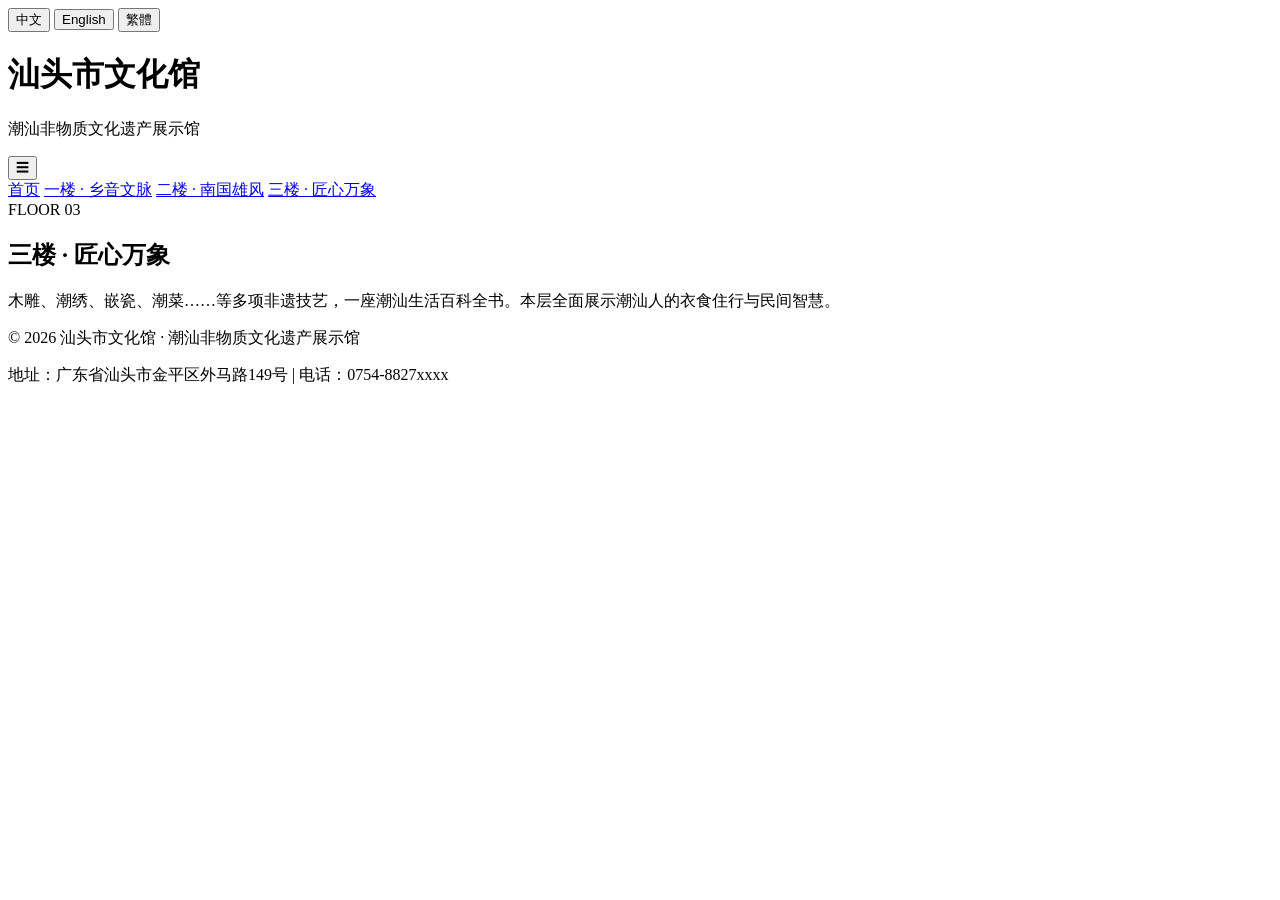
==== floor3.html @ 95c99cf2 "Add files via upload" ====
<!DOCTYPE html>
<html lang="zh-CN">
<head>
  <meta charset="UTF-8">
  <meta name="viewport" content="width=device-width, initial-scale=1.0">
  <title>三楼 · 匠心万象 - 汕头市文化馆</title>
  <link href="https://fonts.googleapis.com/css2?family=Noto+Serif+SC:wght@400;700&display=swap" rel="stylesheet">
  <link rel="stylesheet" href="css/style.css">
</head>
<body class="floor-page floor-3">

  <div class="lang-bar">
    <div class="container">
      <button class="lang-btn active" data-lang="zh">中文</button>
      <button class="lang-btn" data-lang="en">English</button>
      <button class="lang-btn" data-lang="zh-hant">繁體</button>
    </div>
  </div>

  <header class="site-header">
    <div class="container">
      <div class="logo">
        <h1 data-i18n="logo_title">汕头市文化馆</h1>
        <p class="subtitle" data-i18n="logo_subtitle">潮汕非物质文化遗产展示馆</p>
      </div>
      <button id="mobileMenuBtn" class="mobile-menu-btn" aria-label="菜单">☰</button>
      <nav class="main-nav">
        <a href="index.html" data-i18n="nav_home">首页</a>
        <a href="floor1.html" data-i18n="nav_f1">一楼 · 乡音文脉</a>
        <a href="floor2.html" data-i18n="nav_f2">二楼 · 南国雄风</a>
        <a href="floor3.html" class="active" data-i18n="nav_f3">三楼 · 匠心万象</a>
      </nav>
    </div>
  </header>

  <main class="floor-main">
    <section class="floor-hero">
      <div class="container reveal-up">
        <span class="floor-tag">FLOOR 03</span>
        <h1 class="floor-title" data-i18n="f3_title">三楼 · 匠心万象</h1>
        <p class="floor-desc" data-i18n="f3_desc">木雕、潮绣、嵌瓷、潮菜……等多项非遗技艺，一座潮汕生活百科全书。本层全面展示潮汕人的衣食住行与民间智慧。</p>
      </div>
    </section>

    <section class="exhibit-list-section">
      <div class="container">
        <div class="exhibit-grid" id="exhibitGrid"></div>
      </div>
    </section>
  </main>

  <footer class="site-footer">
    <div class="container">
      <p data-i18n="footer_copy">© 2026 汕头市文化馆 · 潮汕非物质文化遗产展示馆</p>
      <p data-i18n="footer_info">地址：广东省汕头市金平区外马路149号 | 电话：0754-8827xxxx</p>
    </div>
  </footer>

  <script src="js/data.js"></script>
  <script src="js/main.js"></script>
</body>
</html>
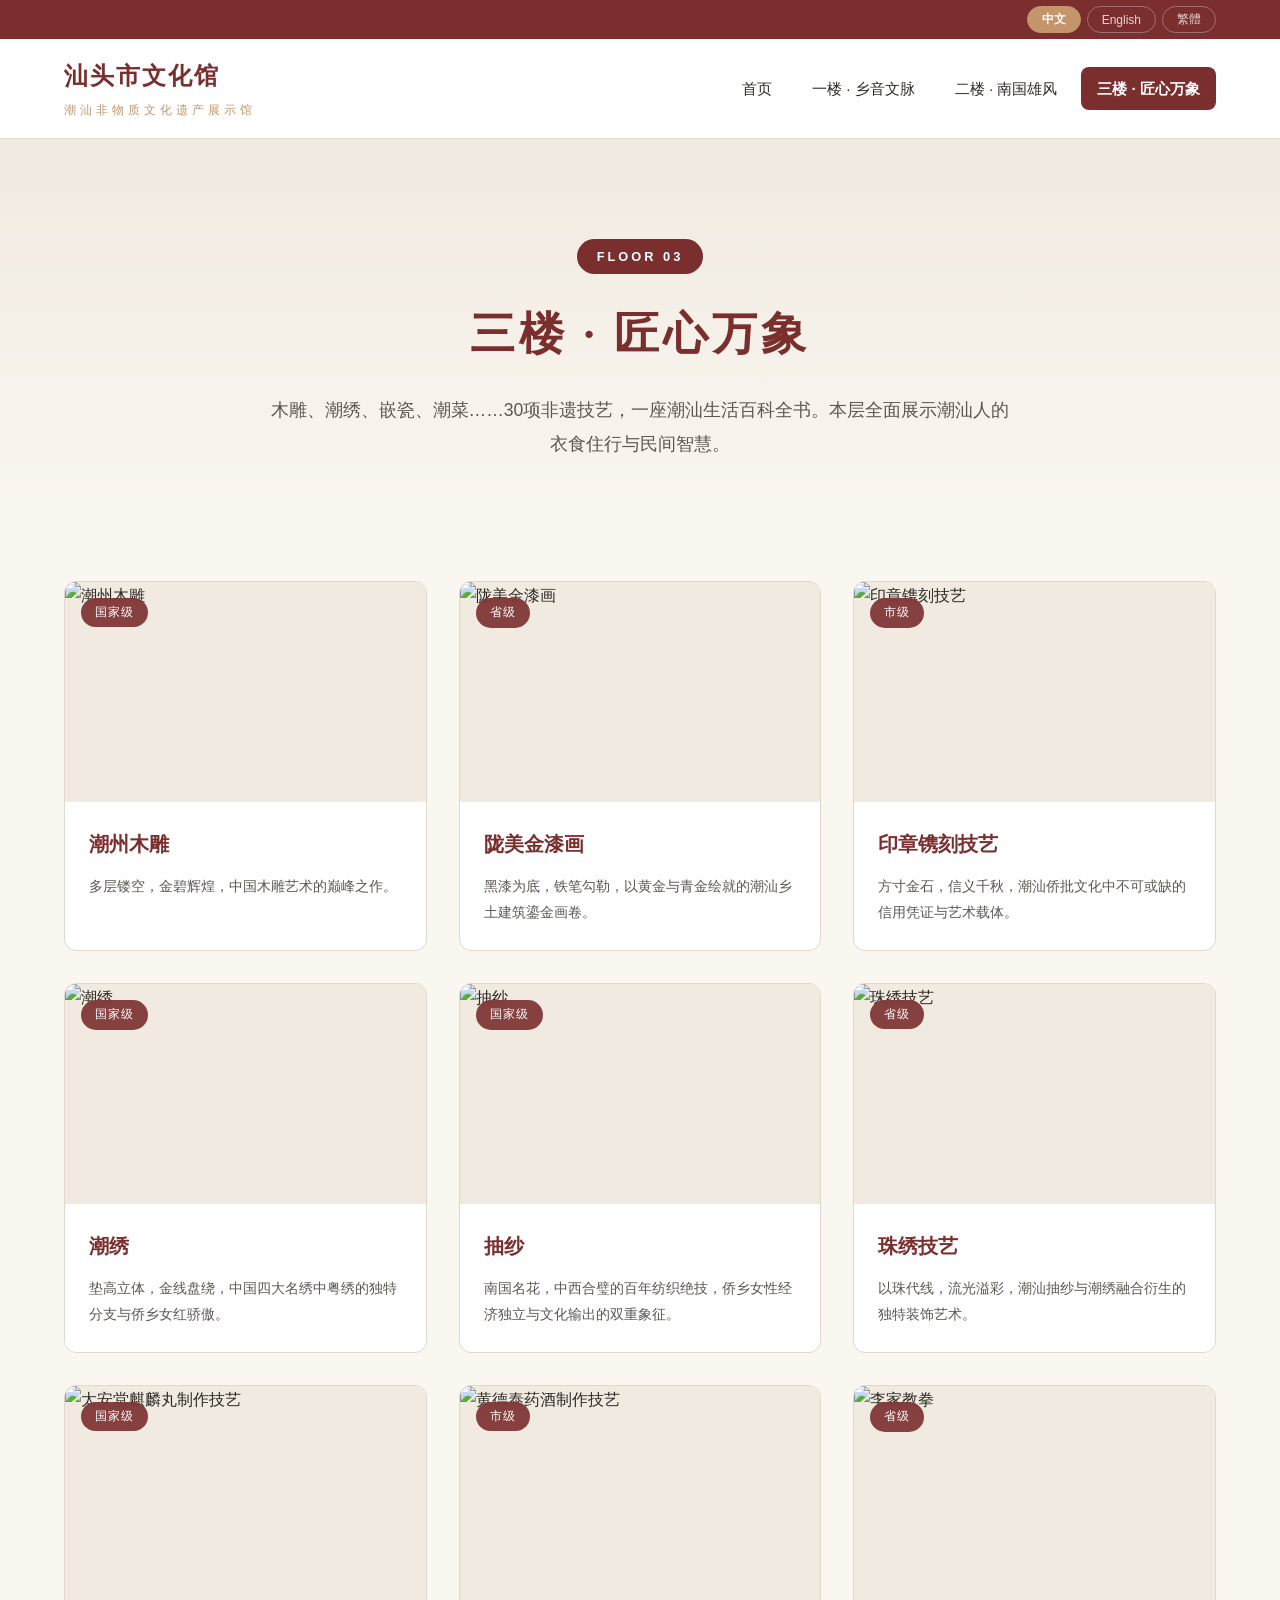
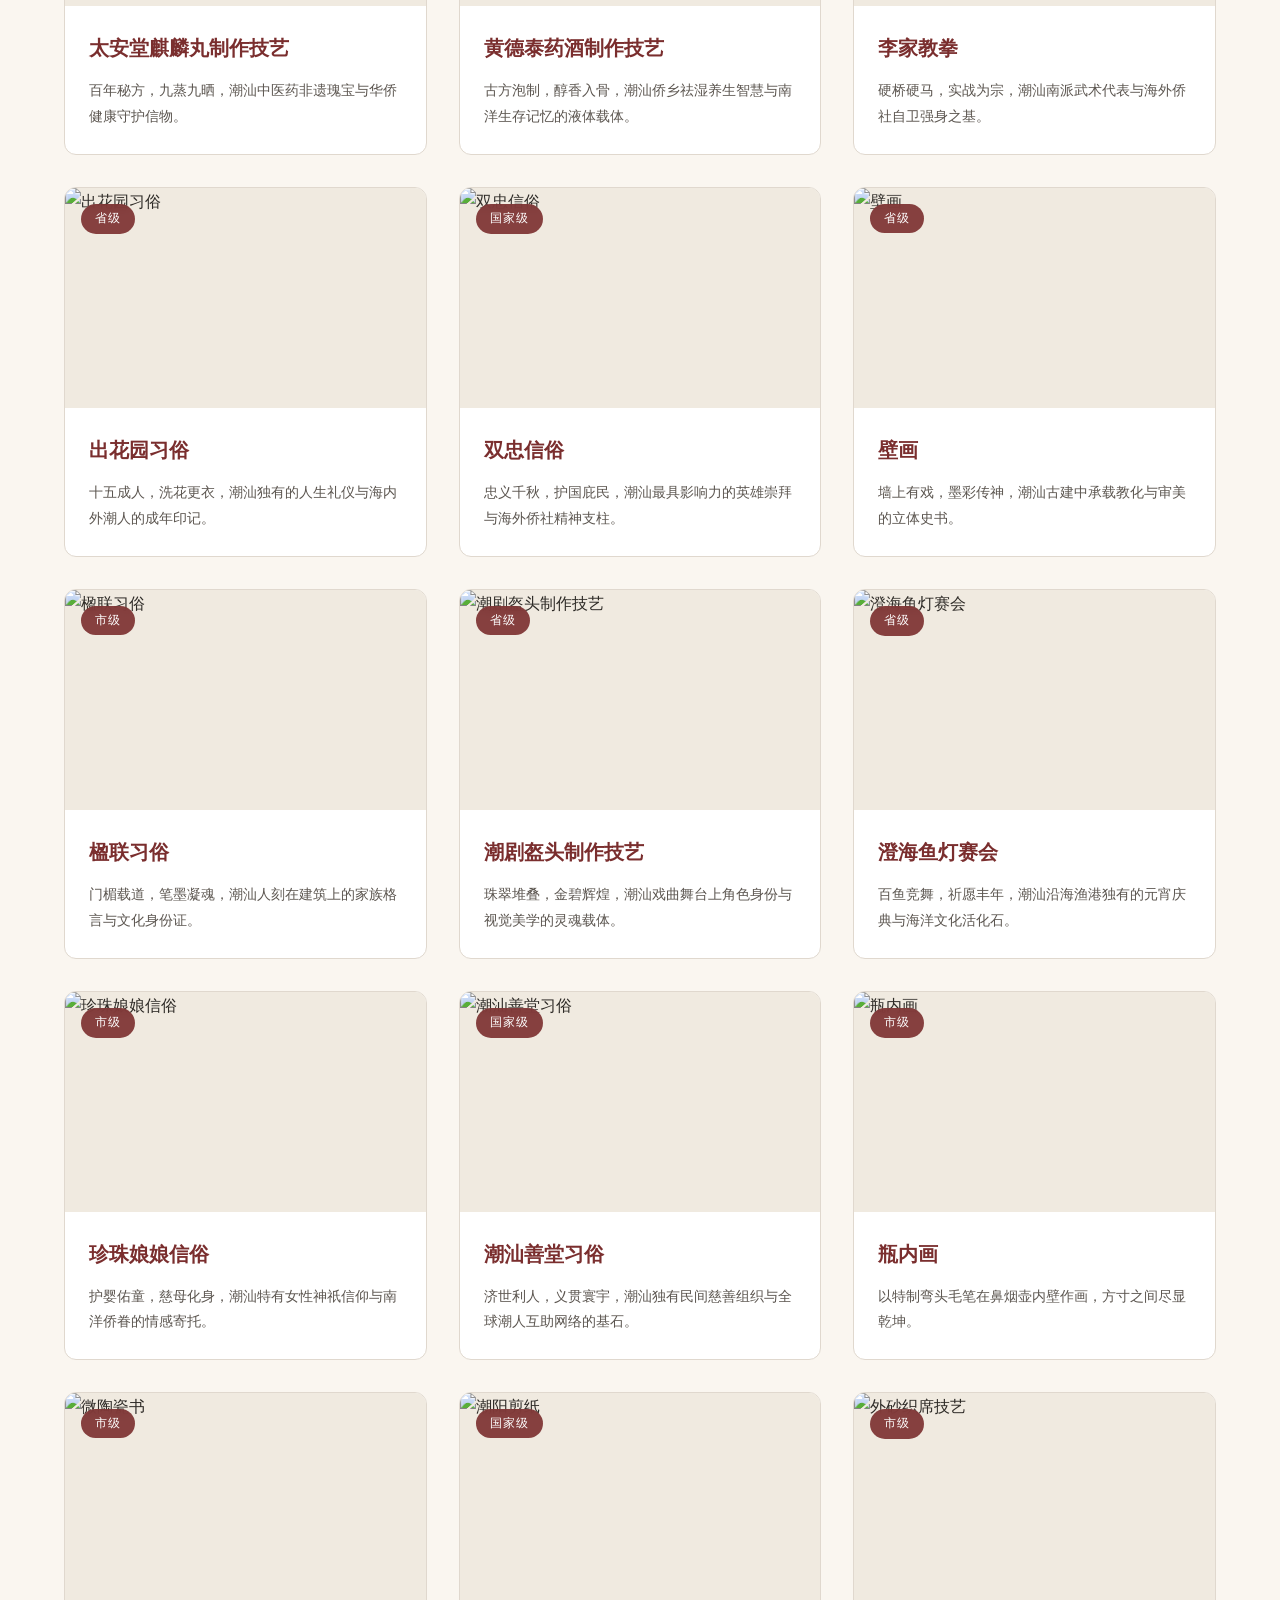
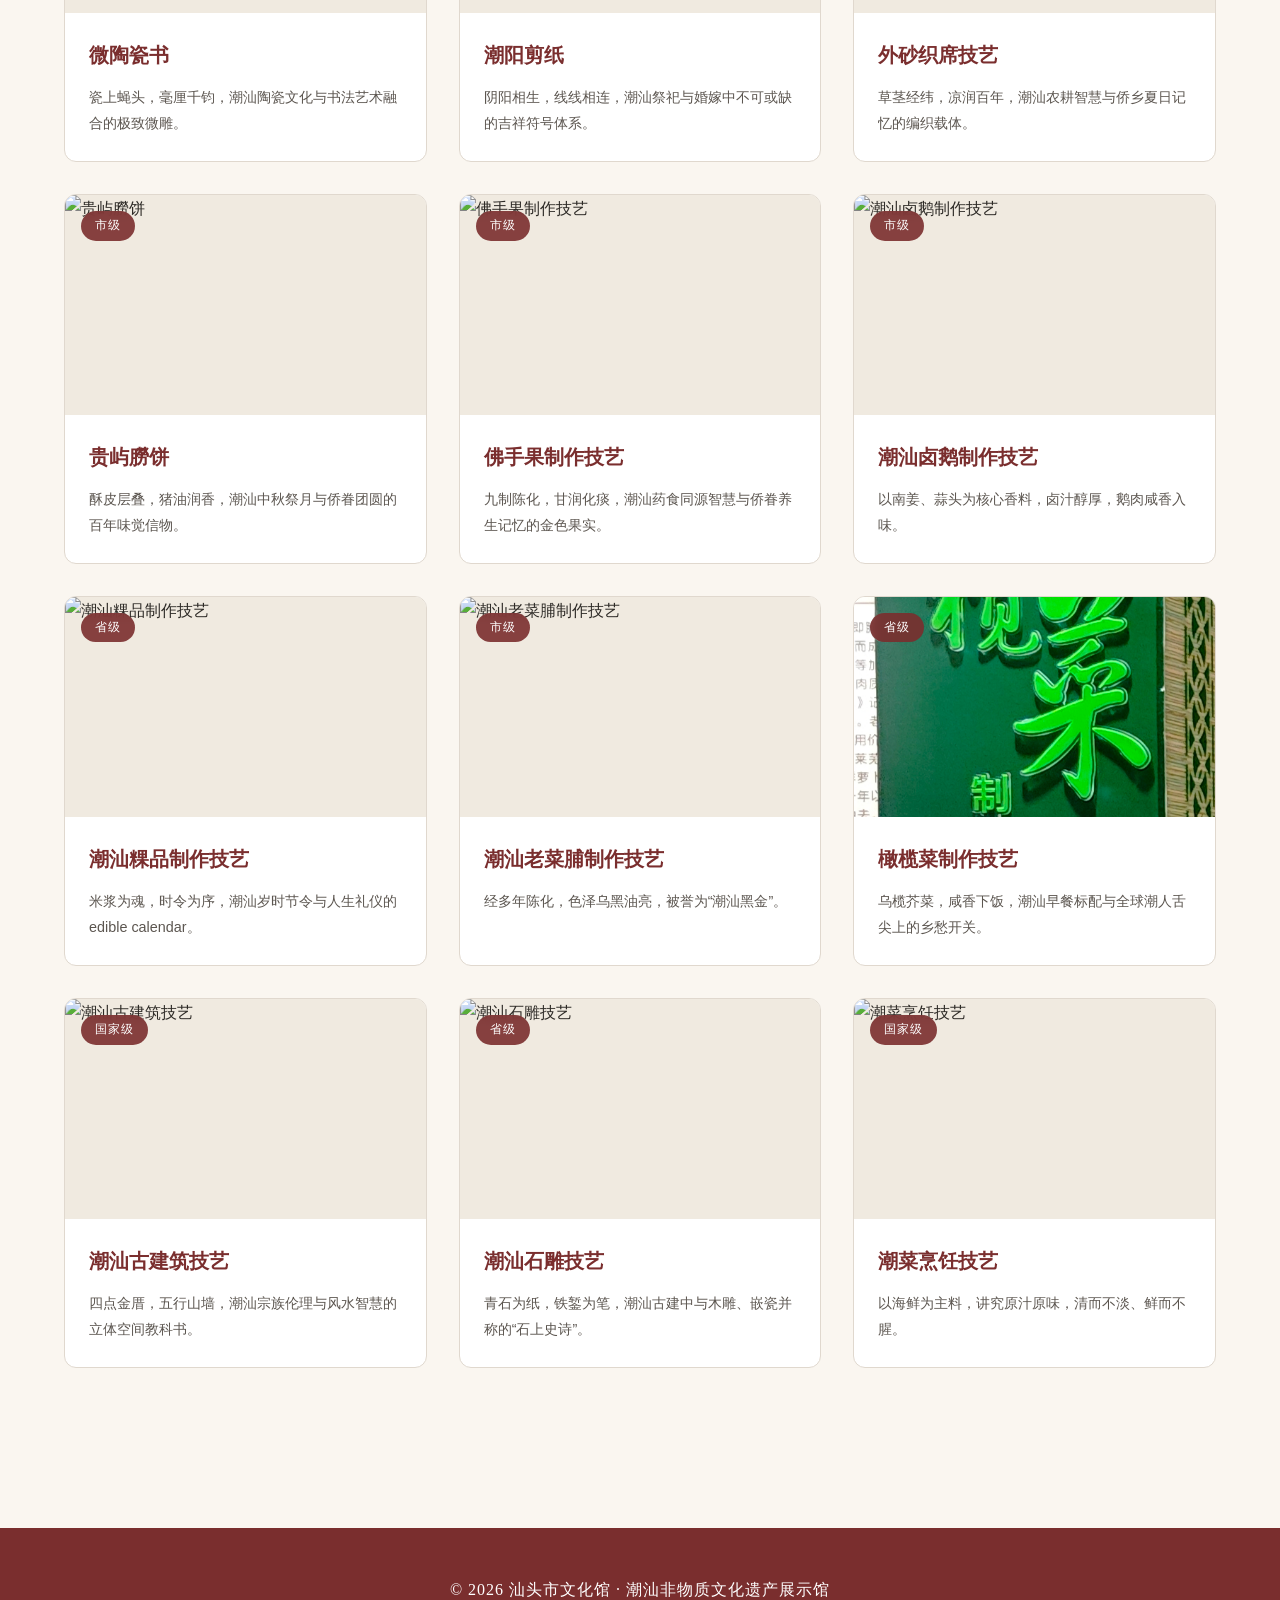
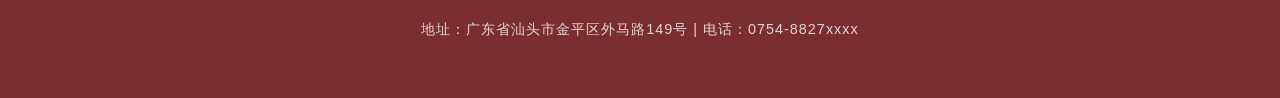
==== commit 1c822e14: "Update floor3.html" ====
--- a/floor3.html
+++ b/floor3.html
@@ -38,7 +38,7 @@
       <div class="container reveal-up">
         <span class="floor-tag">FLOOR 03</span>
         <h1 class="floor-title" data-i18n="f3_title">三楼 · 匠心万象</h1>
-        <p class="floor-desc" data-i18n="f3_desc">木雕、潮绣、嵌瓷、潮菜……等多项非遗技艺，一座潮汕生活百科全书。本层全面展示潮汕人的衣食住行与民间智慧。</p>
+        <p class="floor-desc" data-i18n="f3_desc">木雕、潮绣、嵌瓷、潮菜……30项非遗技艺，一座潮汕生活百科全书。本层全面展示潮汕人的衣食住行与民间智慧。</p>
       </div>
     </section>
 
@@ -59,4 +59,4 @@
   <script src="js/data.js"></script>
   <script src="js/main.js"></script>
 </body>
-</html>+</html>
--- a/css/style.css
+++ b/css/style.css
@@ -0,0 +1,178 @@
+/* ================================================
+   汕头市文化馆
+   ================================================ */
+:root {
+  --color-primary: #7A2E2E;    /* 朱砂深红 */
+  --color-primary-l: #9B4444;  /* 朱砂亮红 */
+  --color-accent: #C4956A;     /* 鎏金 */
+  --color-bg: #FAF6F0;         /* 宣纸暖白 */
+  --color-bg-alt: #F0EAE0;     /* 宣纸深 */
+  --color-surface: #FFFFFF;
+  --color-text: #2D2A26;       /* 墨色 */
+  --color-text-mid: #5C5650;
+  --color-border: #E0D8CE;
+  --shadow-sm: 0 2px 8px rgba(122,46,46,0.06);
+  --shadow-md: 0 8px 24px rgba(122,46,46,0.12);
+  --radius-md: 12px;
+  --radius-lg: 16px;
+  --font-serif: 'Noto Serif SC', 'Songti SC', serif;
+  --font-sans: -apple-system, 'PingFang SC', 'Microsoft YaHei', sans-serif;
+}
+
+*, *::before, *::after { box-sizing: border-box; margin: 0; padding: 0; }
+html { scroll-behavior: smooth; }
+body { font-family: var(--font-sans); color: var(--color-text); background: var(--color-bg); line-height: 1.8; }
+a { color: inherit; text-decoration: none; transition: color .3s; }
+img { max-width: 100%; height: auto; display: block; }
+.container { max-width: 1200px; margin: 0 auto; padding: 0 24px; }
+
+/* ==========  顶部语言栏与导航 ========== */
+.lang-bar { background: var(--color-primary); padding: 6px 0; z-index: 100; }
+.lang-bar .container { display: flex; justify-content: flex-end; gap: 6px; }
+.lang-btn { background: transparent; border: 1px solid rgba(255,255,255,.3); color: rgba(255,255,255,.8); padding: 4px 14px; border-radius: 20px; font-size: 12px; cursor: pointer; transition: all .3s; }
+.lang-btn:hover { border-color: #fff; color: #fff; }
+.lang-btn.active { background: var(--color-accent); border-color: var(--color-accent); color: #fff; font-weight: 600; }
+
+.site-header { background: var(--color-surface); border-bottom: 1px solid var(--color-border); padding: 16px 0; position: sticky; top: 0; z-index: 90; transition: all .4s; }
+.site-header.scrolled { padding: 10px 0; box-shadow: var(--shadow-sm); background: rgba(255,255,255,.95); backdrop-filter: blur(12px); }
+.site-header .container { display: flex; align-items: center; justify-content: space-between; position: relative; }
+.logo h1 { font-family: var(--font-serif); font-size: 1.5rem; color: var(--color-primary); letter-spacing: 2px; }
+.logo .subtitle { font-size: .75rem; color: var(--color-accent); letter-spacing: 4px; margin-top: 2px; }
+
+.main-nav { display: flex; gap: 8px; }
+.main-nav a { padding: 8px 16px; border-radius: 8px; font-size: .95rem; transition: all .3s; position: relative; }
+.main-nav a:hover { background: var(--color-bg-alt); color: var(--color-primary); }
+.main-nav a.active { background: var(--color-primary); color: #fff; font-weight: 600; }
+
+/* 移动端菜单按钮 */
+.mobile-menu-btn { display: none; background: none; border: 1px solid var(--color-border); font-size: 1.4rem; padding: 4px 12px; border-radius: 6px; cursor: pointer; color: var(--color-primary); }
+
+/* ========== 首页 Hero 区域 ========== */
+.hero-section { 
+  background: linear-gradient(135deg, rgba(122,46,46,0.85) 0%, rgba(122,46,46,0.6) 100%), url('../img/hero-bg.jpg') center/cover; 
+  color: #fff; padding: 140px 0; text-align: center; position: relative; overflow: hidden;
+}
+.hero-section::before {
+  content: ''; position: absolute; top: -50%; left: -50%; width: 200%; height: 200%;
+  background: radial-gradient(circle, rgba(196,149,106,0.15) 0%, transparent 70%);
+  animation: pulse 8s infinite alternate;
+}
+@keyframes pulse { 0% { transform: scale(1); } 100% { transform: scale(1.1); } }
+.hero-content { position: relative; z-index: 2; }
+.hero-title { font-family: var(--font-serif); font-size: 3.2rem; letter-spacing: 8px; margin-bottom: 20px; text-shadow: 0 4px 12px rgba(0,0,0,0.3); }
+.hero-desc { font-size: 1.2rem; opacity: .9; letter-spacing: 3px; display: inline-block; padding: 8px 24px; border: 1px solid rgba(255,255,255,0.4); border-radius: 30px; backdrop-filter: blur(4px); }
+
+/* ========== 首页楼层入口卡片 ========== */
+.floor-entrance { padding: 100px 0; background: var(--color-bg); }
+.floor-entrance .container { display: grid; grid-template-columns: repeat(auto-fit, minmax(300px, 1fr)); gap: 32px; }
+.entrance-card { 
+  background: var(--color-surface); border-radius: var(--radius-lg); padding: 48px 32px; text-align: center; 
+  cursor: pointer; transition: all .4s cubic-bezier(0.25, 0.8, 0.25, 1); border: 1px solid var(--color-border); 
+  position: relative; overflow: hidden; display: flex; flex-direction: column; align-items: center;
+}
+.entrance-card::before {
+  content: ''; position: absolute; top: 0; left: 0; width: 100%; height: 4px; background: var(--color-accent);
+  transform: scaleX(0); transform-origin: left; transition: transform .4s ease;
+}
+.entrance-card:hover { transform: translateY(-12px); box-shadow: var(--shadow-md); border-color: transparent; }
+.entrance-card:hover::before { transform: scaleX(1); }
+.floor-badge { 
+  display: inline-flex; align-items: center; justify-content: center; width: 56px; height: 56px; 
+  background: var(--color-bg-alt); color: var(--color-primary); border-radius: 50%; font-family: var(--font-serif); 
+  font-size: 1.2rem; font-weight: bold; margin-bottom: 20px; transition: all .3s;
+}
+.entrance-card:hover .floor-badge { background: var(--color-primary); color: #fff; }
+.entrance-card h3 { font-family: var(--font-serif); font-size: 1.6rem; color: var(--color-primary); margin-bottom: 12px; }
+.entrance-card p { color: var(--color-text-mid); font-size: .95rem; margin-bottom: 24px; }
+.entrance-card .arrow { 
+  width: 40px; height: 40px; border-radius: 50%; border: 1px solid var(--color-border); 
+  display: flex; align-items: center; justify-content: center; font-size: 1.2rem; color: var(--color-text-mid); transition: all .3s;
+}
+.entrance-card:hover .arrow { background: var(--color-accent); border-color: var(--color-accent); color: #fff; transform: translateX(4px); }
+
+/* ==========  首页参观信息  ========== */
+.visit-guide { padding: 80px 0; background: var(--color-surface); border-top: 1px solid var(--color-border); }
+.visit-guide h2 { font-family: var(--font-serif); font-size: 2rem; text-align: center; color: var(--color-primary); margin-bottom: 48px; position: relative; }
+.visit-guide h2::after { content: ''; display: block; width: 40px; height: 3px; background: var(--color-accent); margin: 12px auto 0; border-radius: 2px; }
+.info-grid { display: grid; grid-template-columns: repeat(auto-fit, minmax(280px, 1fr)); gap: 24px; }
+.info-item { 
+  background: var(--color-bg); padding: 32px 24px; border-radius: var(--radius-md); text-align: center; 
+  transition: all .3s; border: 1px solid transparent;
+}
+.info-item:hover { border-color: var(--color-accent); transform: translateY(-4px); box-shadow: var(--shadow-sm); }
+.info-item strong { display: block; font-family: var(--font-serif); font-size: 1.2rem; color: var(--color-primary); margin-bottom: 12px; }
+.info-item p { color: var(--color-text-mid); font-size: .95rem; line-height: 1.6; }
+
+/* ========== 楼层页 Hero ========== */
+.floor-hero { padding: 100px 0 60px; text-align: center; background: linear-gradient(180deg, var(--color-bg-alt) 0%, var(--color-bg) 100%); position: relative; }
+.floor-tag { display: inline-block; background: var(--color-primary); color: #fff; padding: 6px 20px; border-radius: 20px; font-size: .8rem; letter-spacing: 3px; margin-bottom: 20px; font-weight: 600; }
+.floor-title { font-family: var(--font-serif); font-size: 2.8rem; color: var(--color-primary); margin-bottom: 20px; letter-spacing: 4px; }
+.floor-desc { max-width: 750px; margin: 0 auto; color: var(--color-text-mid); font-size: 1.1rem; line-height: 1.9; }
+
+/* ========== 展项网格与卡片 ========== */
+.exhibit-list-section { padding: 60px 0 100px; }
+.exhibit-grid { display: grid; grid-template-columns: repeat(auto-fill, minmax(300px, 1fr)); gap: 32px; }
+.exhibit-card { 
+  background: var(--color-surface); border-radius: var(--radius-md); overflow: hidden; border: 1px solid var(--color-border); 
+  transition: all .4s cubic-bezier(0.25, 0.8, 0.25, 1); display: flex; flex-direction: column;
+}
+.exhibit-card:hover { transform: translateY(-8px); box-shadow: var(--shadow-md); border-color: transparent; }
+.card-img-wrapper { position: relative; height: 220px; overflow: hidden; background: var(--color-bg-alt); }
+.card-img-wrapper img { width: 100%; height: 100%; object-fit: cover; transition: transform .6s ease; }
+.exhibit-card:hover .card-img-wrapper img { transform: scale(1.05); }
+.card-level { 
+  position: absolute; top: 16px; left: 16px; background: rgba(122,46,46,0.9); color: #fff; 
+  padding: 4px 14px; border-radius: 20px; font-size: .75rem; backdrop-filter: blur(4px); letter-spacing: 1px;
+}
+.card-body { padding: 24px; flex: 1; display: flex; flex-direction: column; }
+.card-body h3 { font-family: var(--font-serif); font-size: 1.25rem; color: var(--color-primary); margin-bottom: 12px; }
+.card-body p { font-size: .9rem; color: var(--color-text-mid); display: -webkit-box; -webkit-line-clamp: 2; -webkit-box-orient: vertical; overflow: hidden; flex: 1; }
+
+/* ========== 详情页 ========== */
+.detail-main { padding: 60px 0 100px; }
+.back-btn { 
+  background: transparent; border: 1px solid var(--color-border); padding: 10px 24px; border-radius: 8px; 
+  cursor: pointer; margin-bottom: 40px; transition: all .3s; font-size: .95rem; color: var(--color-text-mid);
+}
+.back-btn:hover { border-color: var(--color-primary); color: var(--color-primary); background: var(--color-bg-alt); }
+.detail-img { width: 100%; max-height: 550px; object-fit: cover; border-radius: var(--radius-lg); margin-bottom: 40px; cursor: zoom-in; box-shadow: var(--shadow-sm); }
+.detail-info h1 { font-family: var(--font-serif); font-size: 2.4rem; color: var(--color-primary); margin-bottom: 20px; letter-spacing: 2px; }
+.detail-meta { display: flex; gap: 12px; margin-bottom: 32px; flex-wrap: wrap; }
+.meta-tag { background: var(--color-bg-alt); padding: 6px 18px; border-radius: 20px; font-size: .85rem; color: var(--color-primary); font-weight: 500; }
+.detail-desc p { margin-bottom: 20px; font-size: 1.05rem; line-height: 2; color: var(--color-text-mid); text-align: justify; }
+
+/* ==========  页脚 ========== */
+.site-footer { background: var(--color-primary); color: rgba(255,255,255,0.8); padding: 48px 0; text-align: center; margin-top: 60px; }
+.site-footer p { font-size: .9rem; margin-bottom: 8px; letter-spacing: 1px; }
+.site-footer p:first-child { font-family: var(--font-serif); font-size: 1rem; color: #fff; margin-bottom: 12px; }
+
+/* ========== 通用组件与动画 ========== */
+.reveal-up { opacity: 0; transform: translateY(30px); transition: all .7s cubic-bezier(0.25, 0.8, 0.25, 1); }
+.reveal-up.visible { opacity: 1; transform: translateY(0); }
+.loading-state { text-align: center; padding: 80px; color: var(--color-text-mid); font-size: 1.1rem; }
+
+.lightbox-overlay { position: fixed; top: 0; left: 0; width: 100%; height: 100%; background: rgba(0,0,0,.9); display: flex; align-items: center; justify-content: center; z-index: 999; opacity: 0; transition: opacity .3s; }
+.lightbox-overlay.active { opacity: 1; }
+.lightbox-content img { max-width: 90%; max-height: 90vh; border-radius: 8px; box-shadow: 0 20px 60px rgba(0,0,0,0.5); }
+.lightbox-close { position: absolute; top: 20px; right: 30px; background: none; border: none; color: #fff; font-size: 2.5rem; cursor: pointer; transition: transform .3s; }
+.lightbox-close:hover { transform: rotate(90deg); }
+
+.back-to-top { position: fixed; bottom: 30px; right: 30px; width: 48px; height: 48px; background: var(--color-primary); color: #fff; border: none; border-radius: 50%; font-size: 1.2rem; cursor: pointer; opacity: 0; transform: translateY(20px); transition: all .3s; z-index: 80; box-shadow: var(--shadow-md); }
+.back-to-top.visible { opacity: 1; transform: translateY(0); }
+.back-to-top:hover { background: var(--color-primary-l); transform: translateY(-4px); }
+
+/* ========== 响应式优化 ========== */
+@media (max-width: 768px) {
+  .hero-title { font-size: 2.2rem; letter-spacing: 4px; }
+  .hero-desc { font-size: 1rem; padding: 6px 16px; }
+  .floor-title { font-size: 2rem; }
+  .mobile-menu-btn { display: block; }
+  .main-nav { 
+    display: none; position: absolute; top: 100%; left: 0; right: 0; background: var(--color-surface); 
+    flex-direction: column; padding: 16px; box-shadow: var(--shadow-md); border-top: 1px solid var(--color-border);
+  }
+  .main-nav.mobile-open { display: flex; }
+  .main-nav a { padding: 12px 16px; border-radius: 8px; }
+  .info-grid { grid-template-columns: 1fr; }
+  .floor-entrance .container { grid-template-columns: 1fr; }
+}
